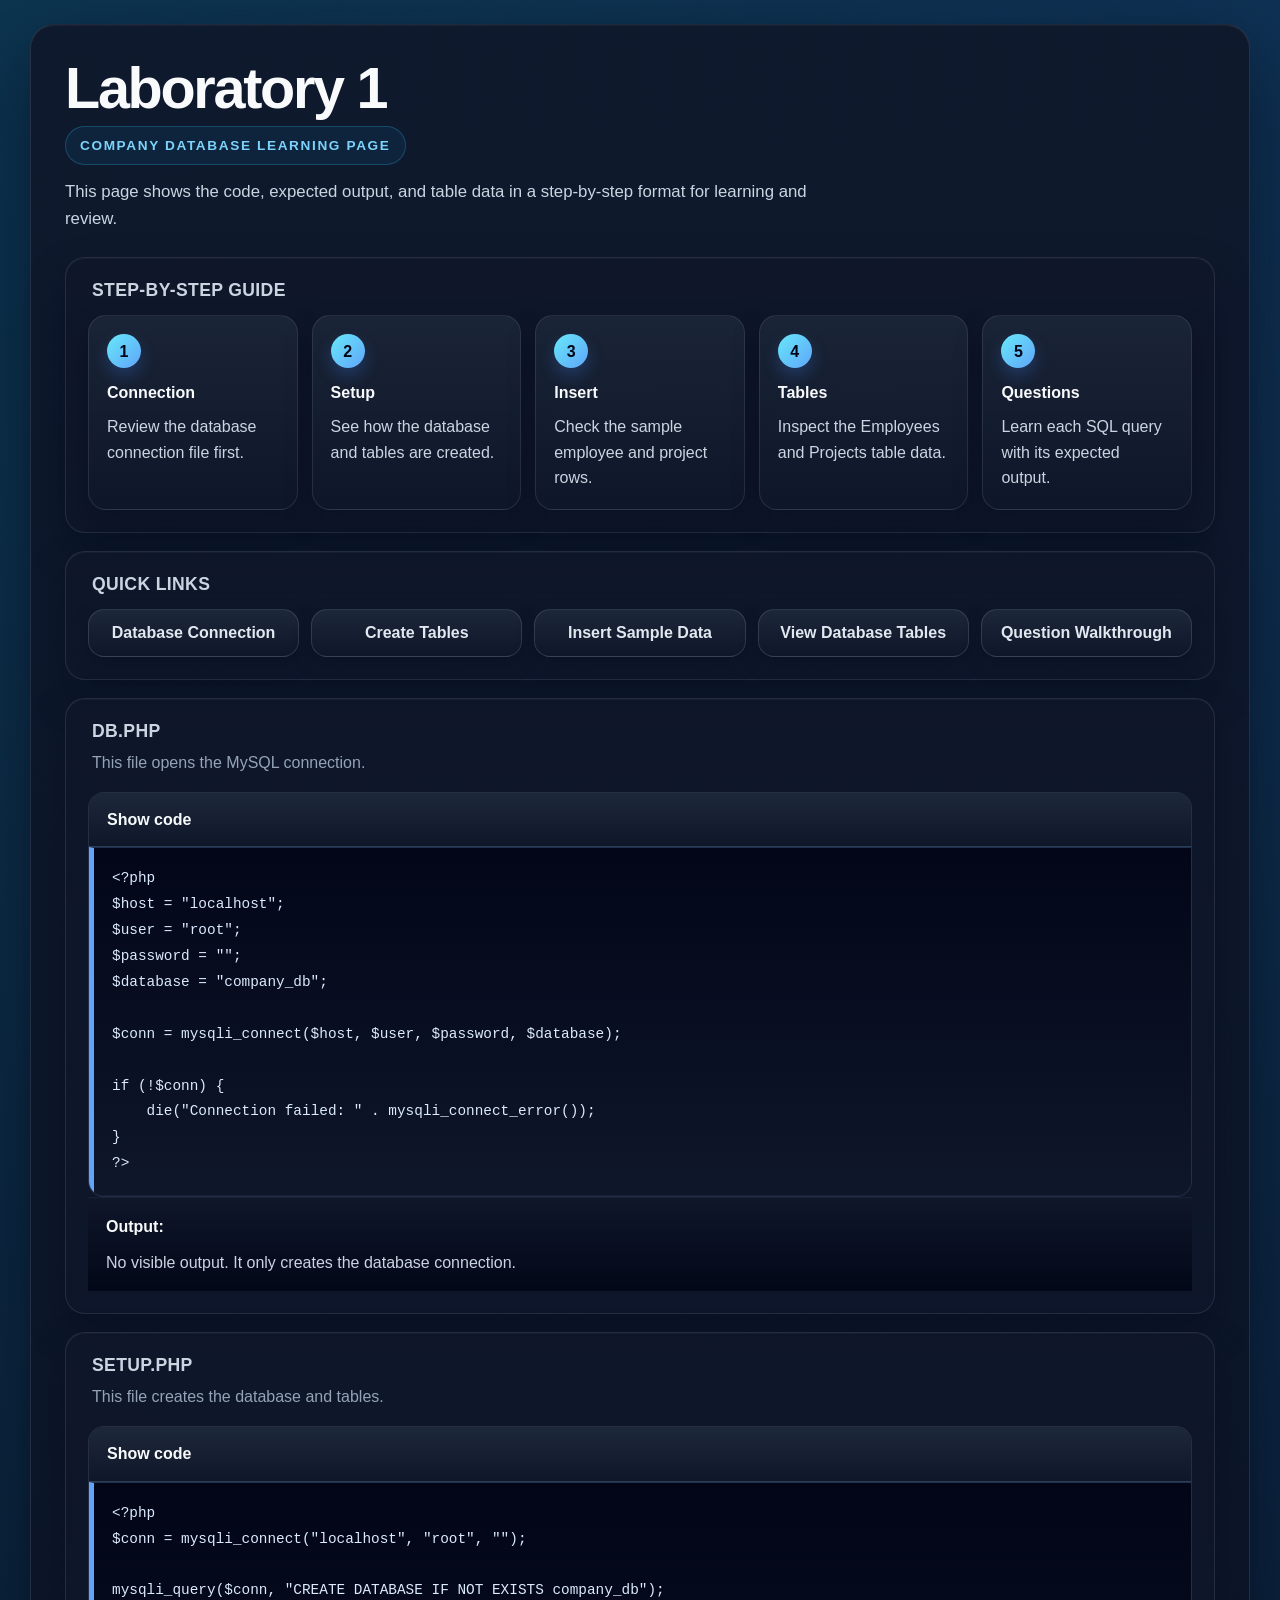
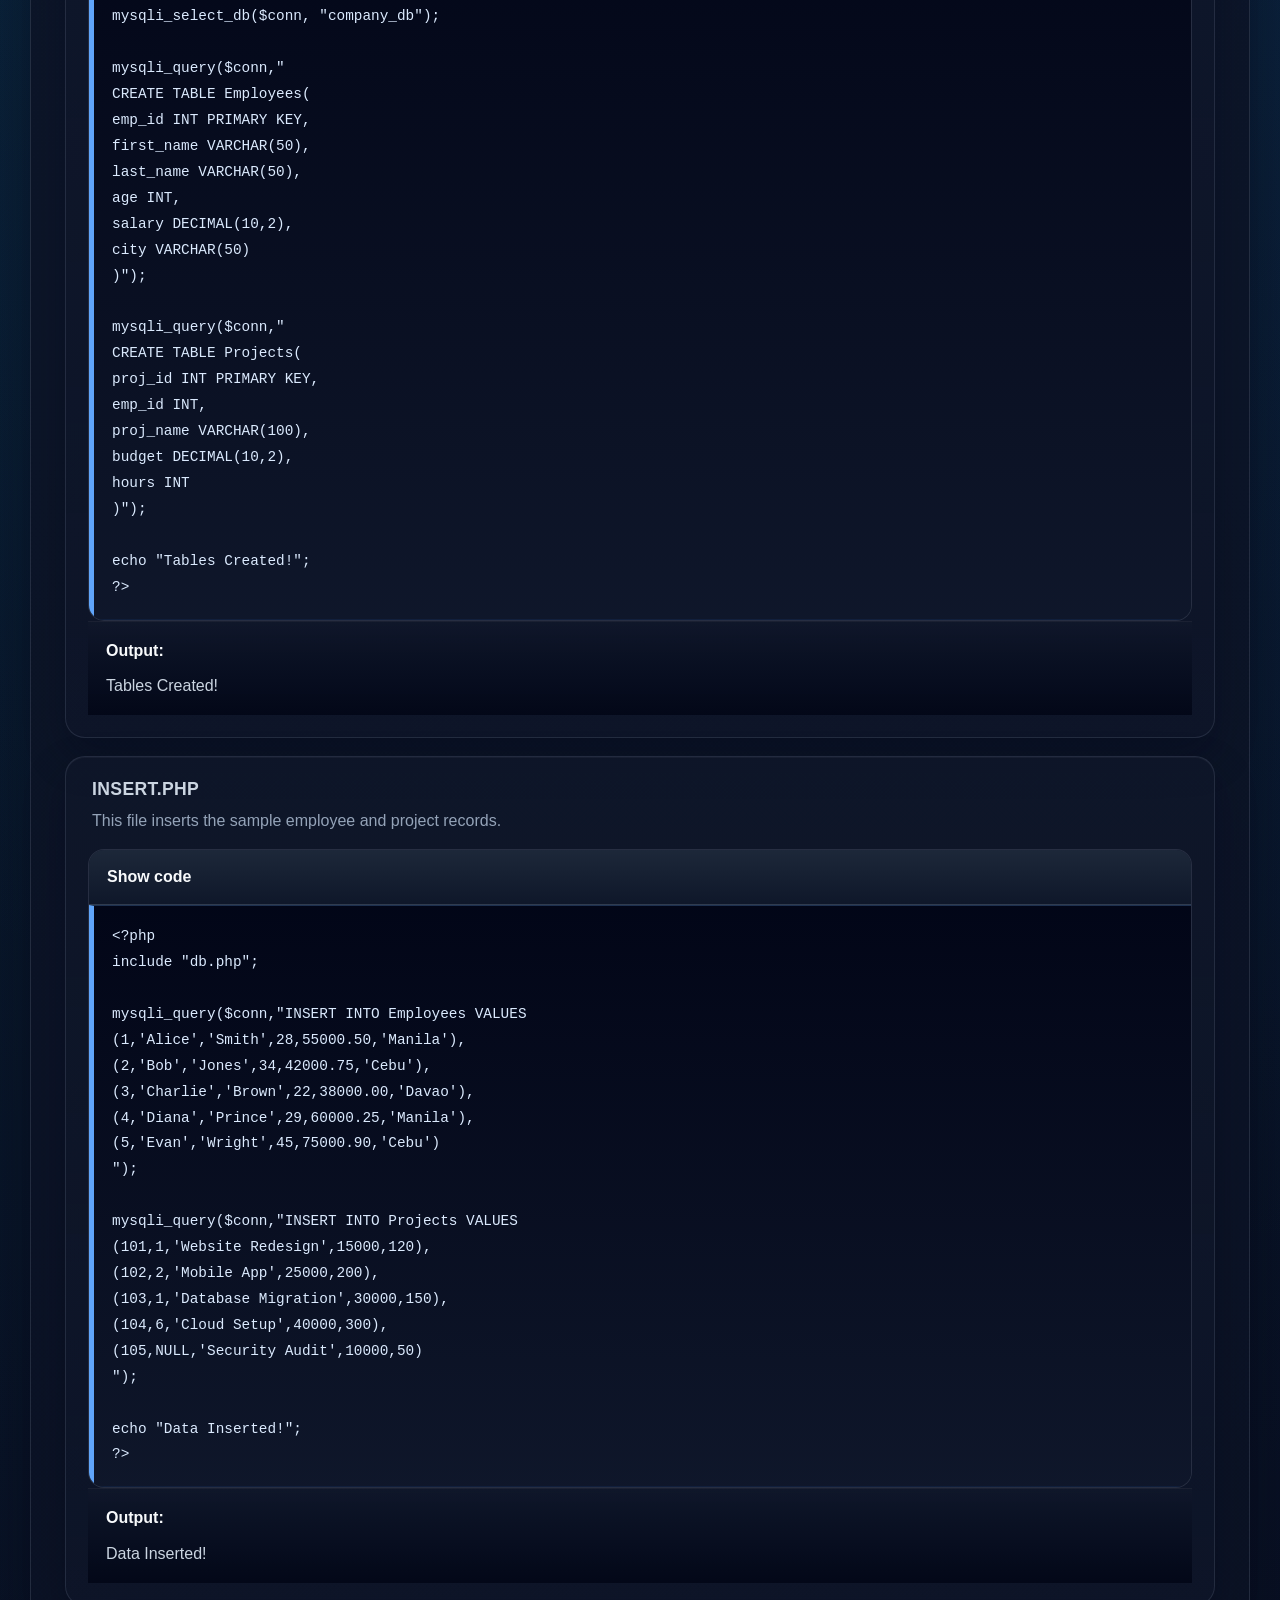
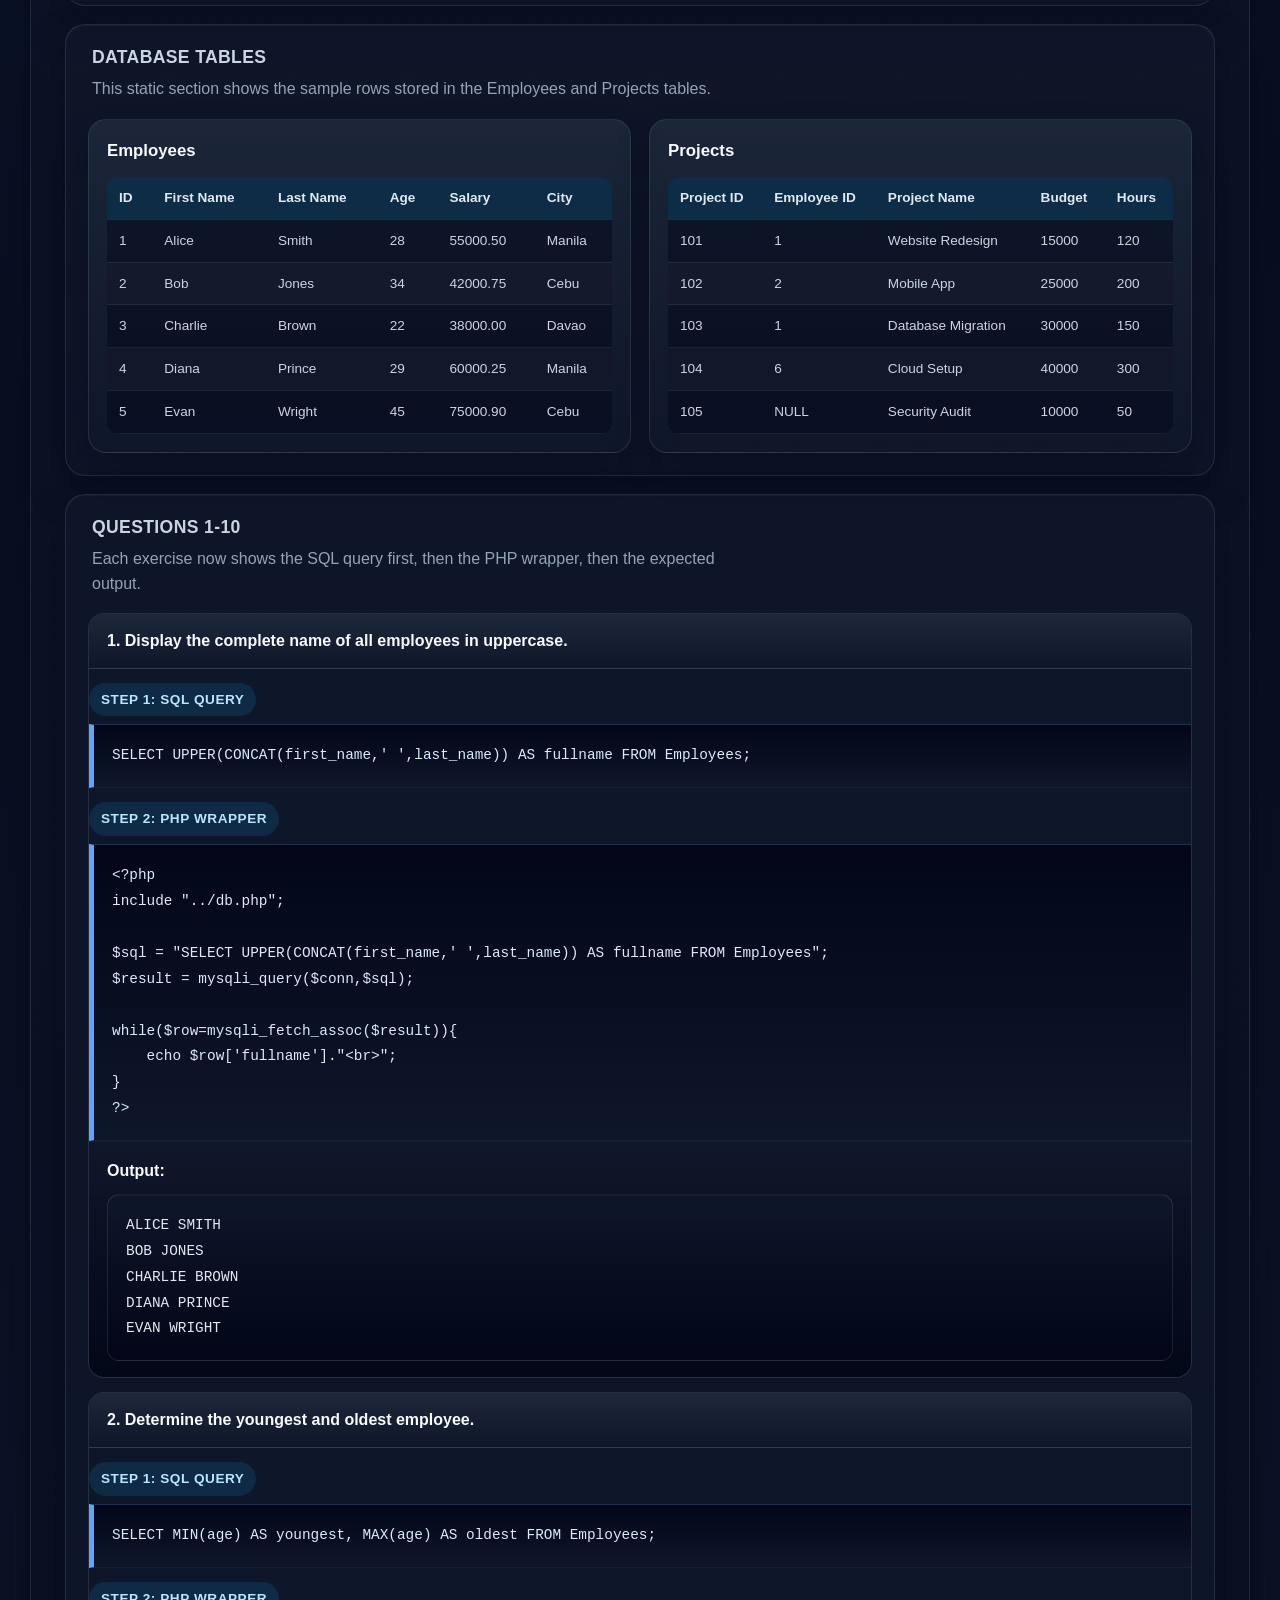
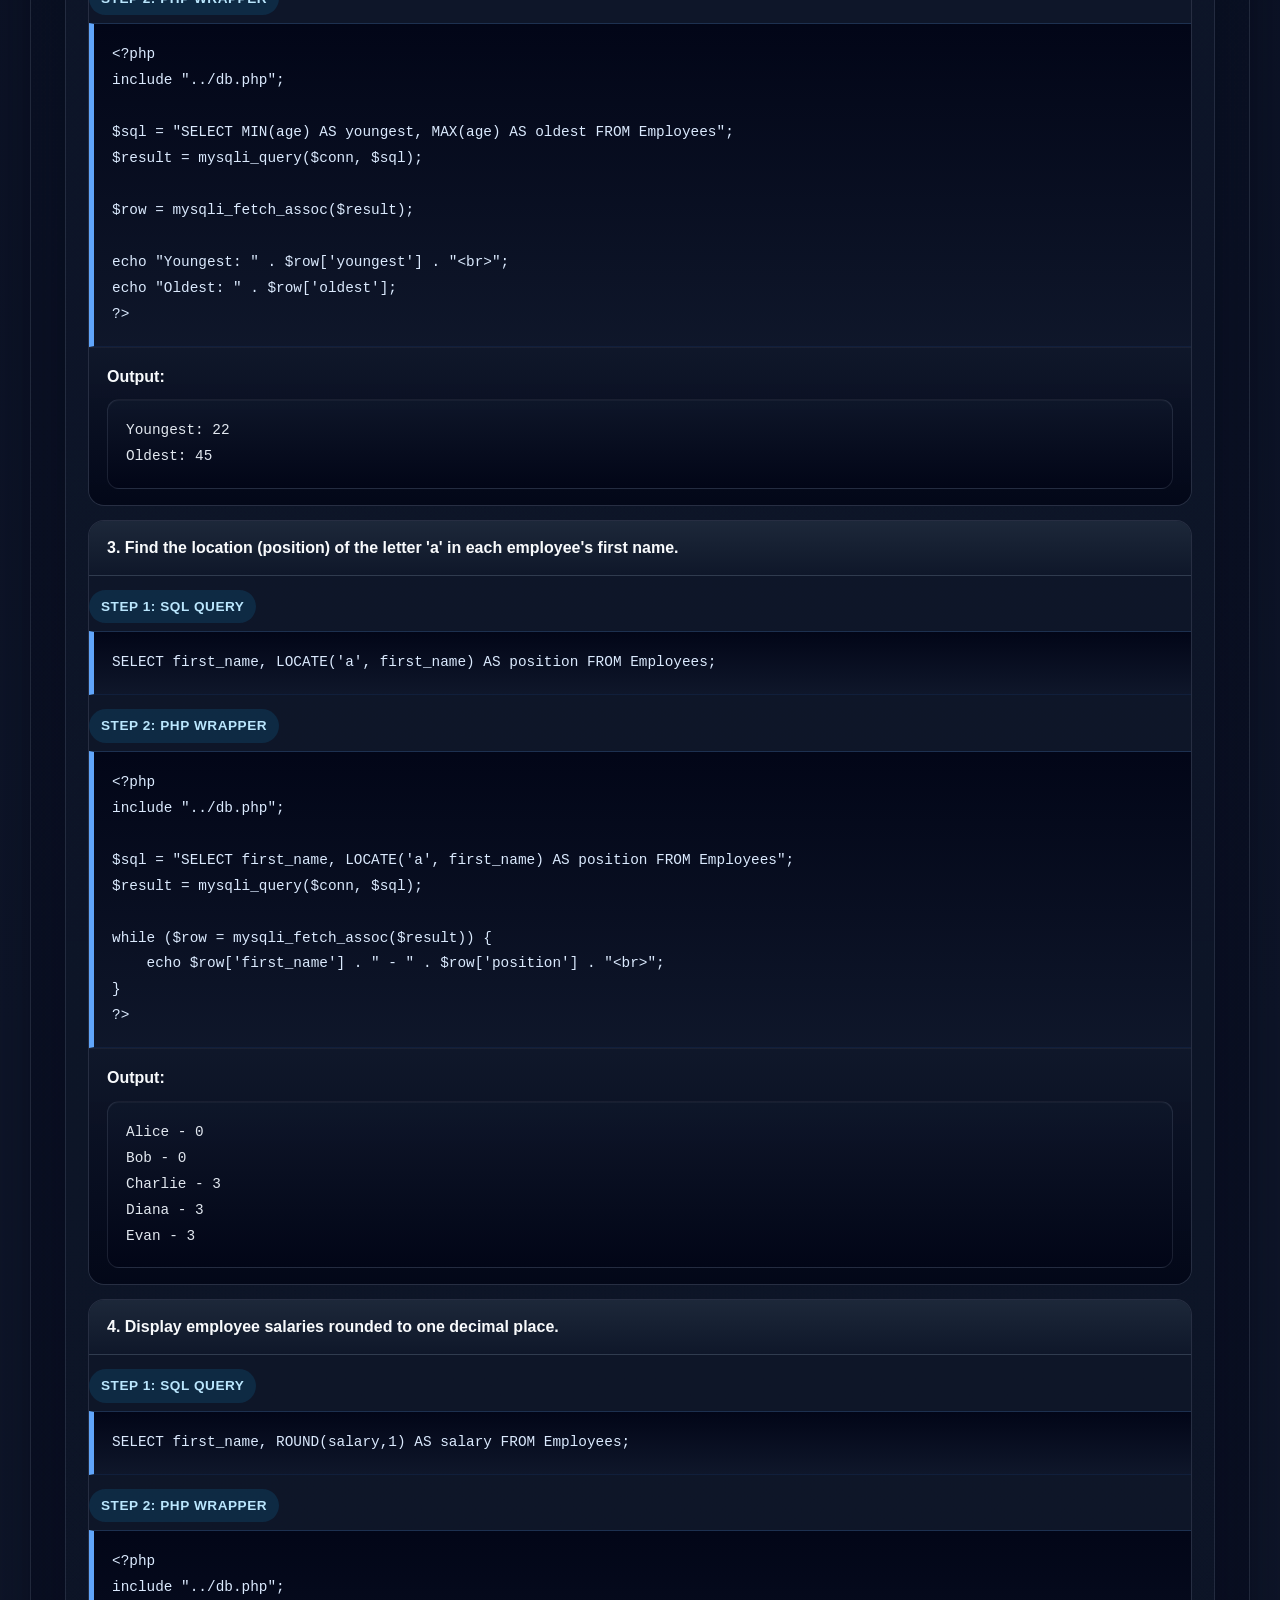
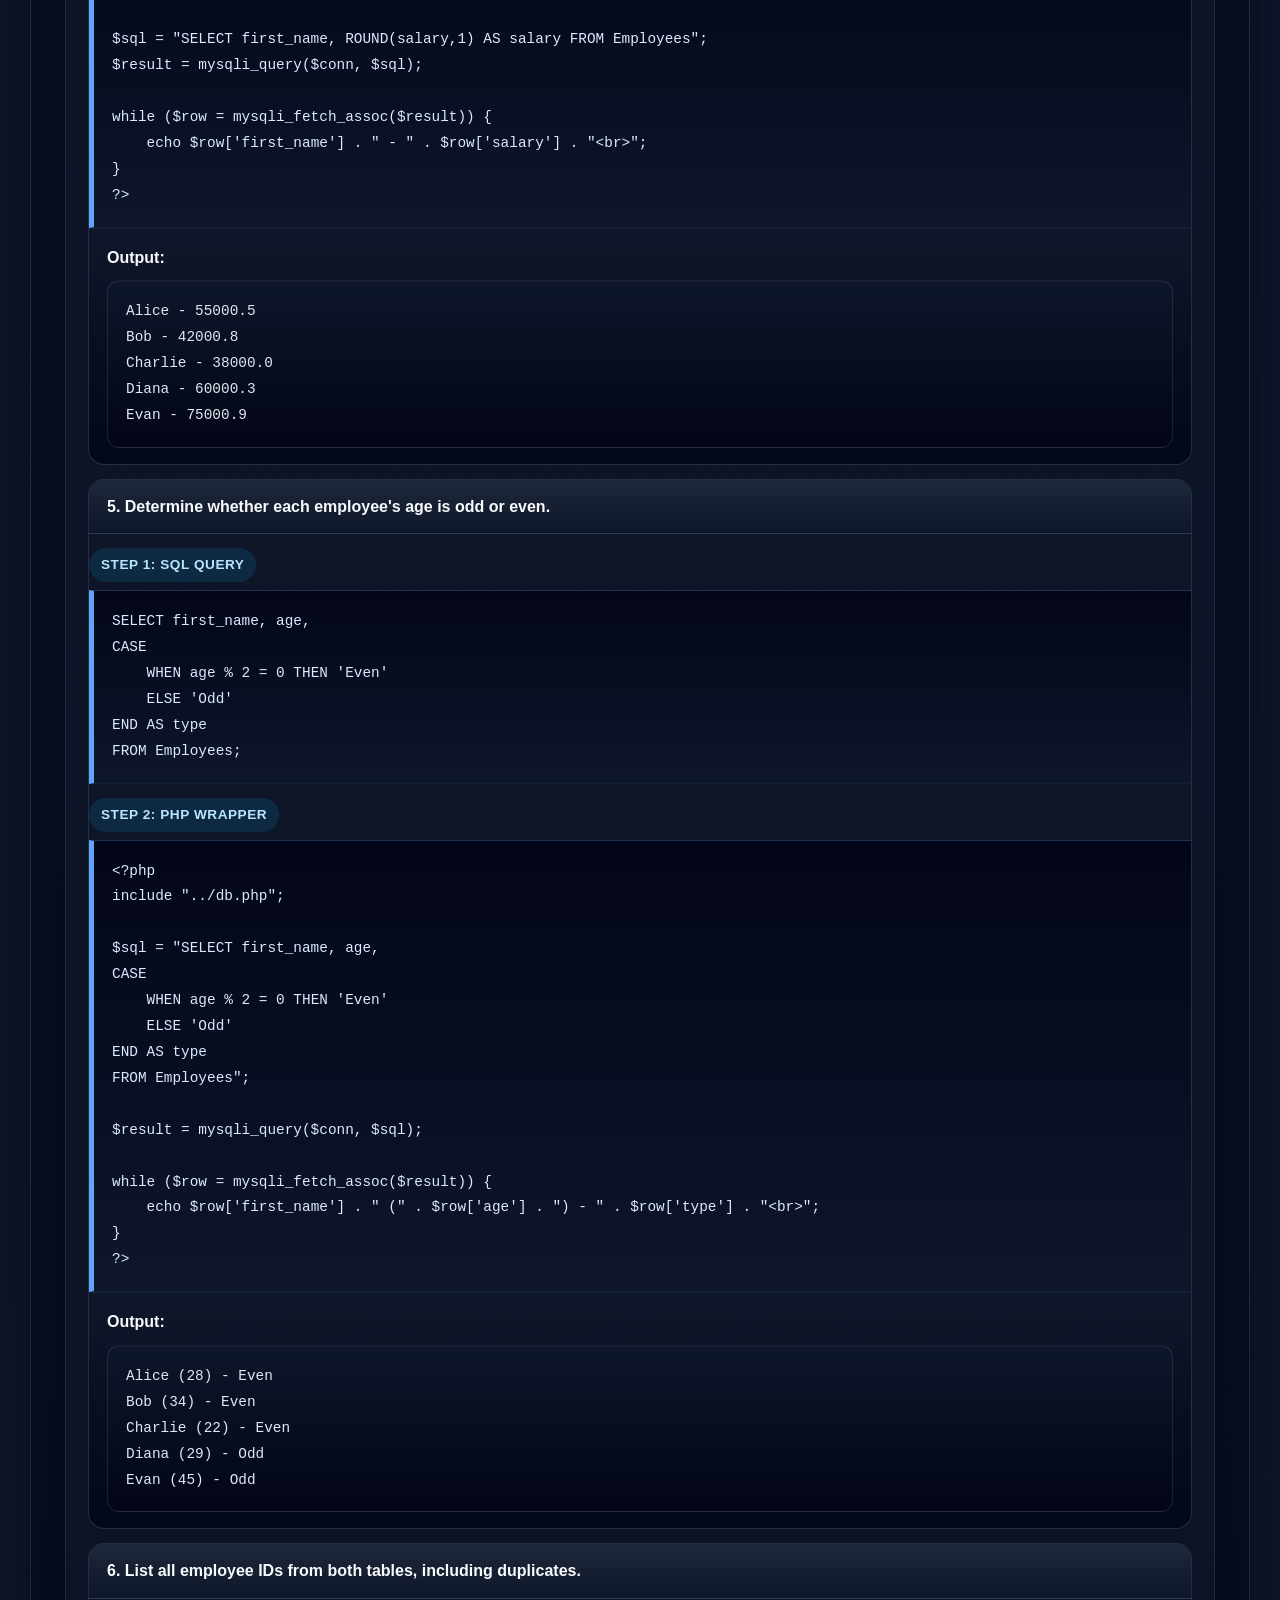
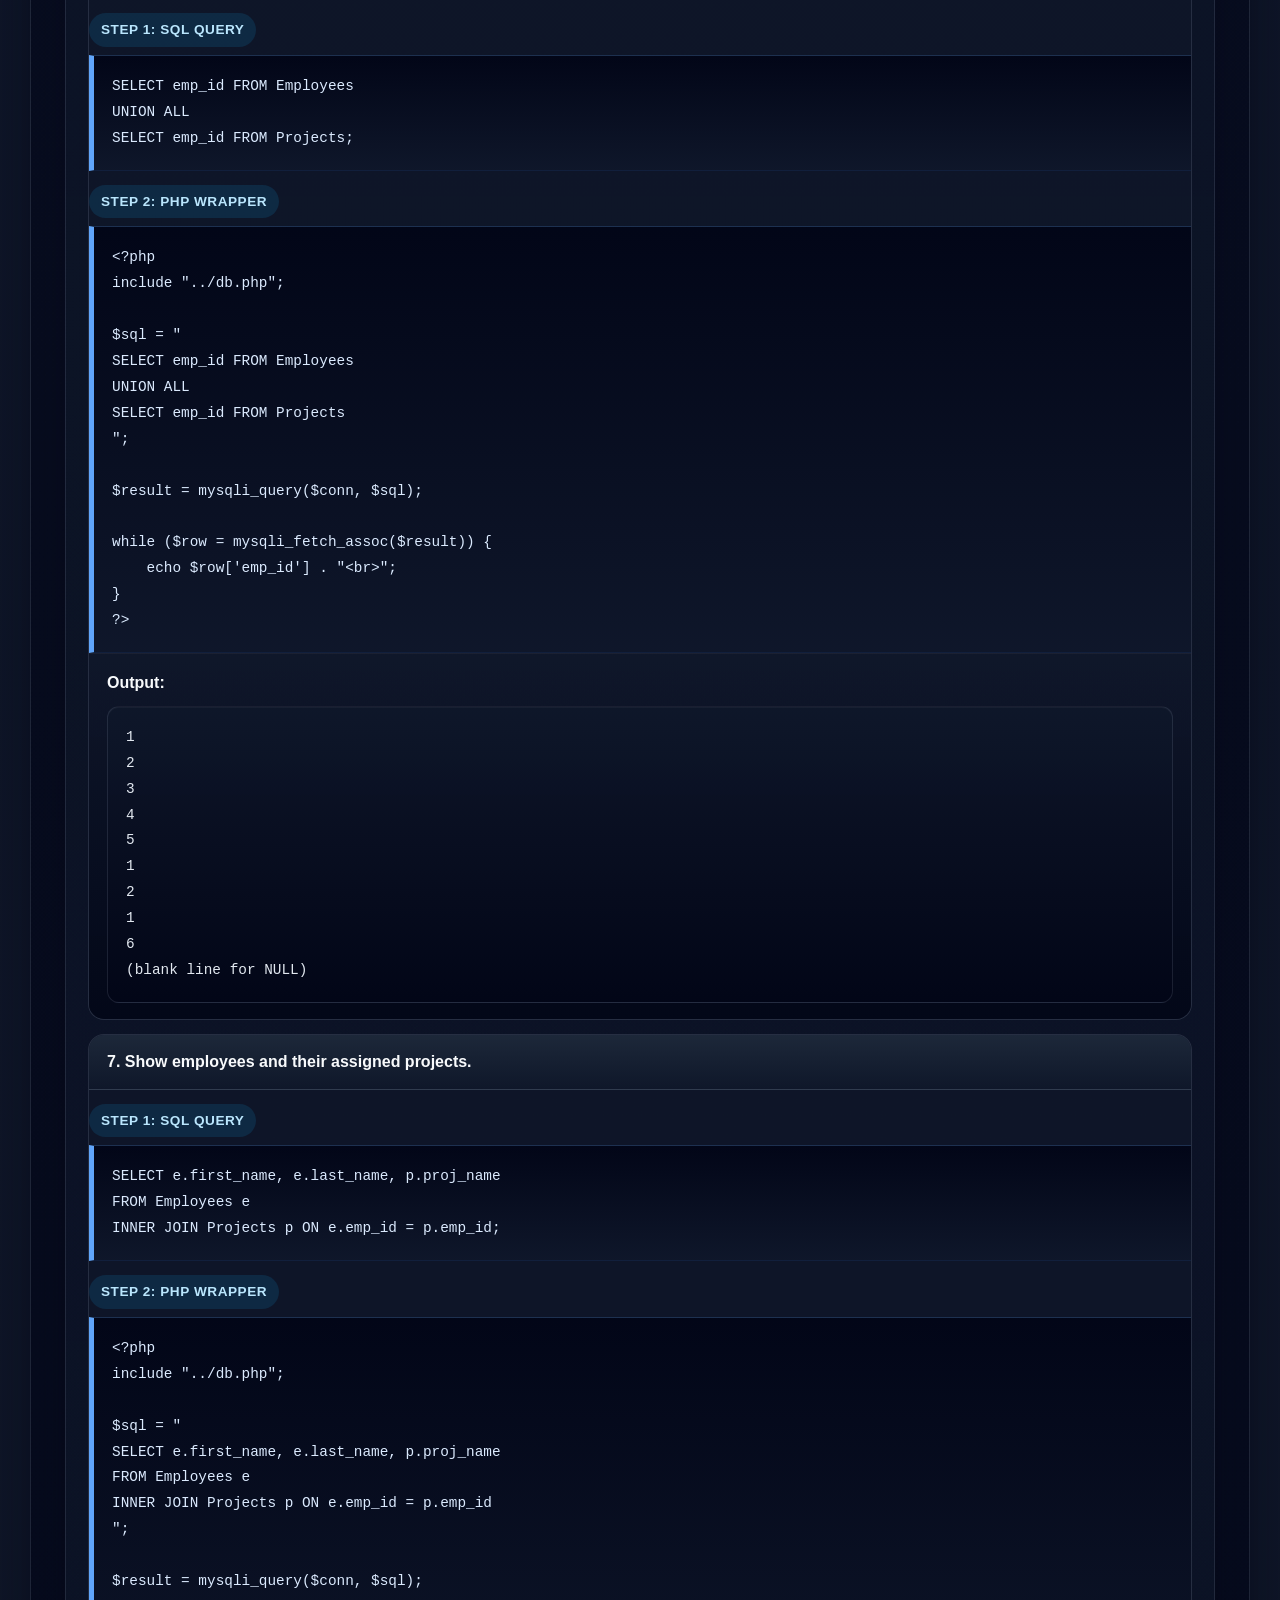
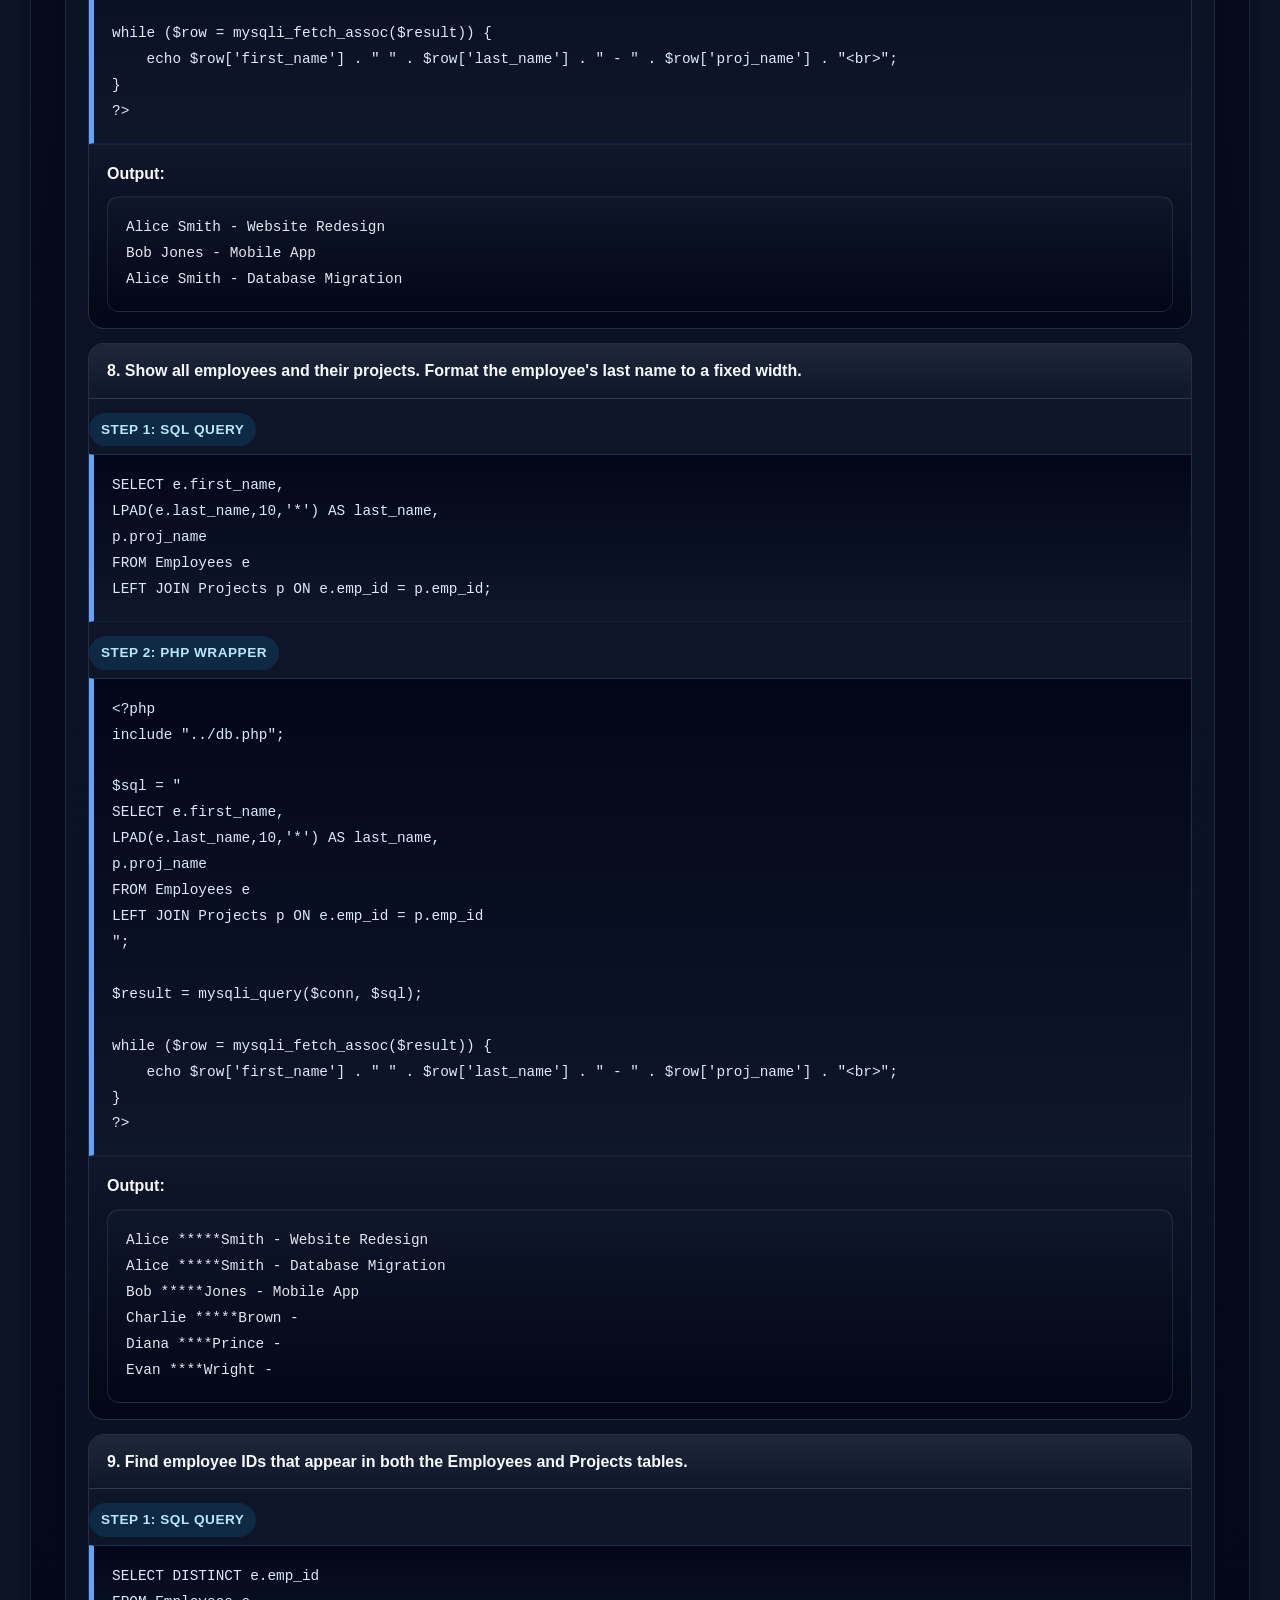
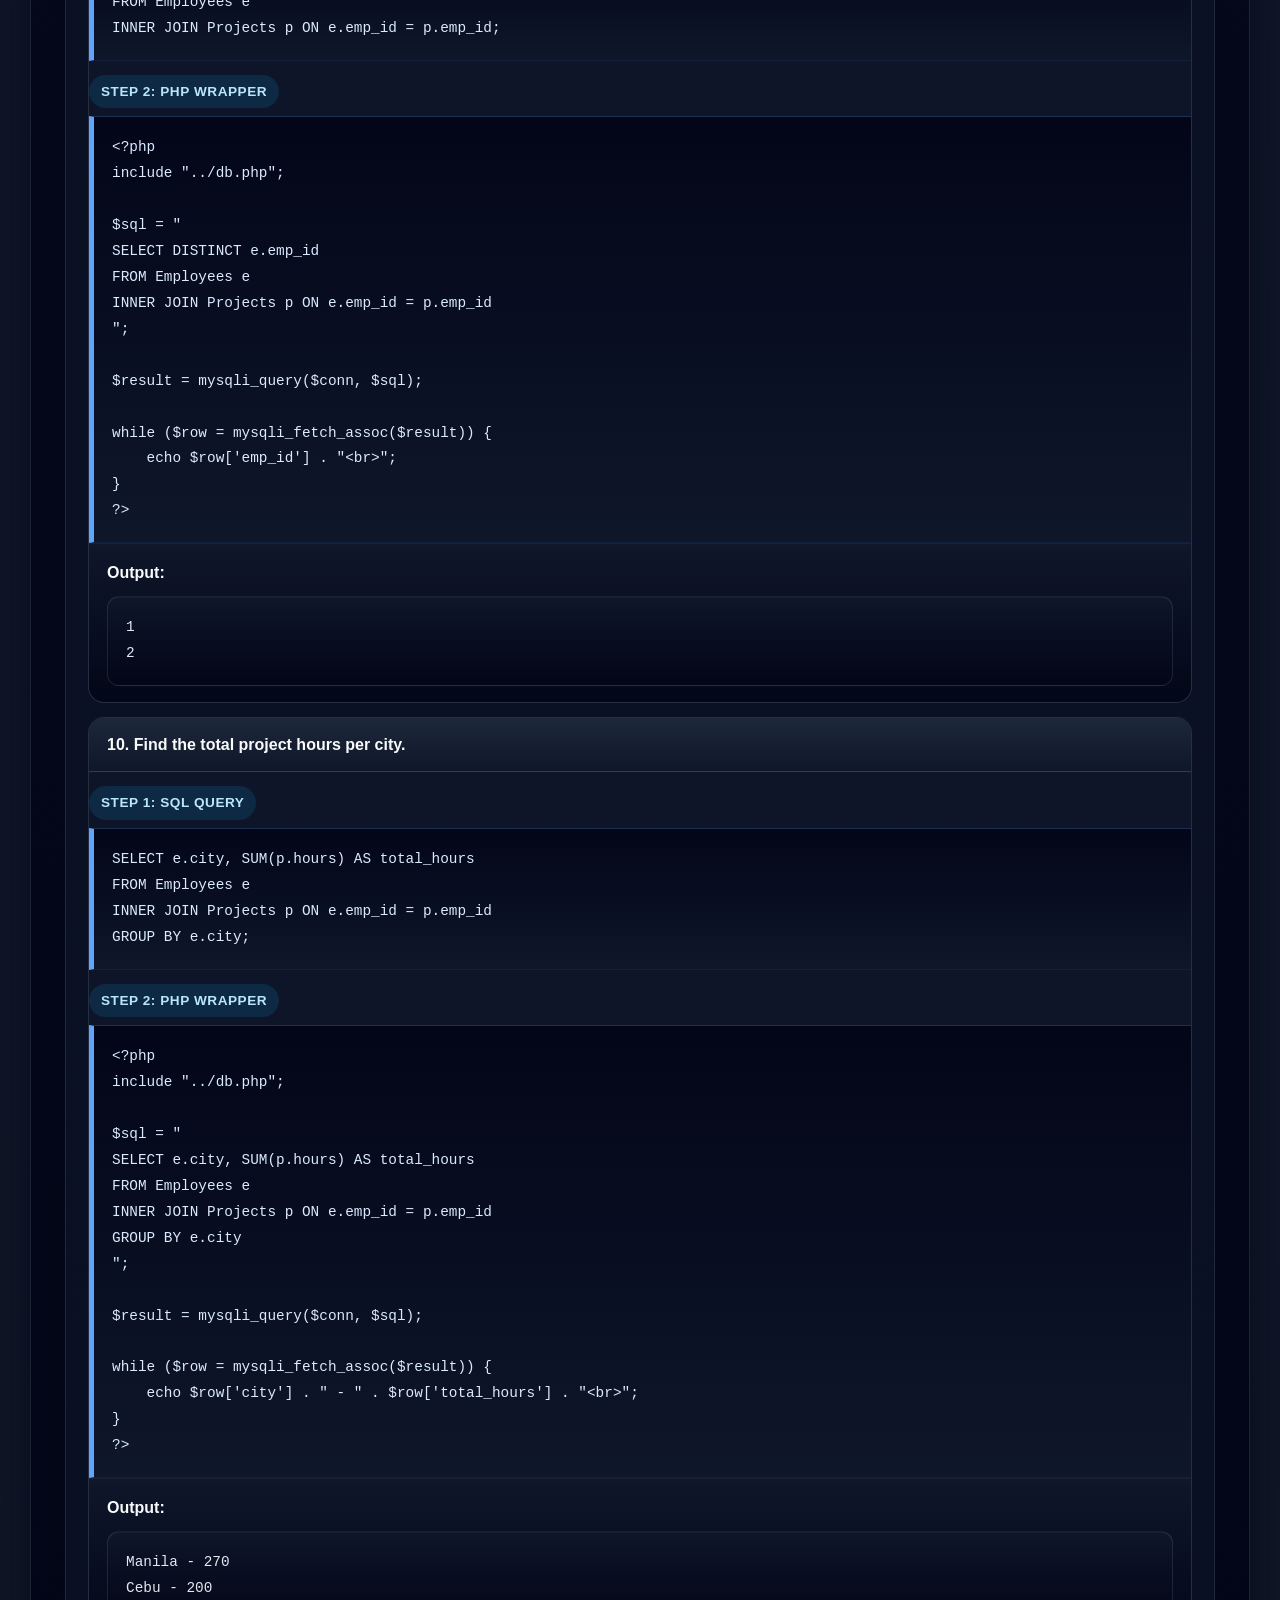
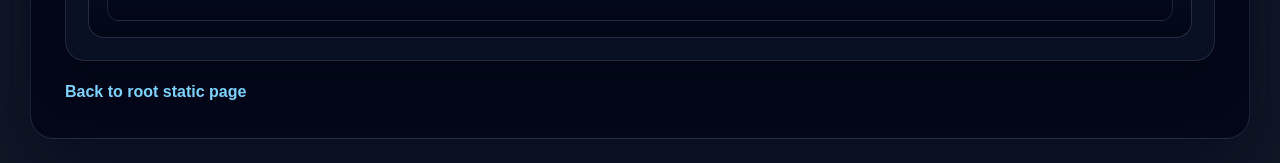
==== index.html @ 2f7e1543 "v1.1" ====
<!DOCTYPE html>
<html lang="en">
<head>
	<meta charset="UTF-8">
	<meta name="viewport" content="width=device-width, initial-scale=1.0">
	<meta http-equiv="refresh" content="0; url=Website/homepage/page.html">
	<title>Laboratory 1 | Redirecting</title>
</head>
<body>
	<p>Redirecting to the main lesson page. If you are not redirected automatically, open <a href="Website/homepage/page.html">Website/homepage/page.html</a>.</p>
</body>
</html>
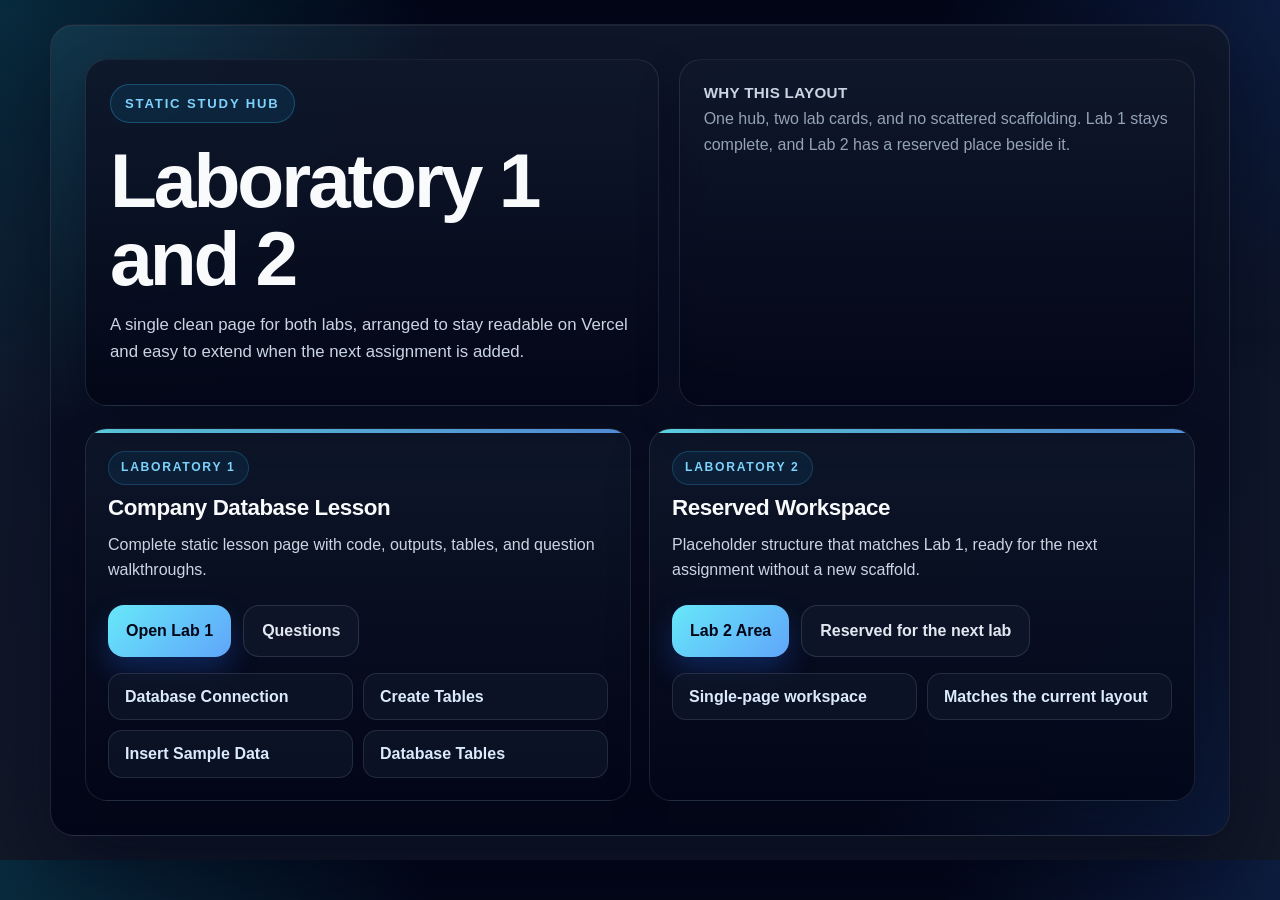
==== commit 65eb76cc: "new" ====
--- a/index.html
+++ b/index.html
@@ -3,10 +3,71 @@
 <head>
 	<meta charset="UTF-8">
 	<meta name="viewport" content="width=device-width, initial-scale=1.0">
-	<meta http-equiv="refresh" content="0; url=Website/homepage/page.html">
-	<title>Laboratory 1 | Redirecting</title>
+	<title>Laboratory 1 + Laboratory 2 | Static Hub</title>
+	<link rel="stylesheet" href="styles.css">
 </head>
 <body>
-	<p>Redirecting to the main lesson page. If you are not redirected automatically, open <a href="Website/homepage/page.html">Website/homepage/page.html</a>.</p>
+	<main class="page landing-page hub-page">
+		<section class="landing-hero hub-hero">
+			<div class="landing-copy">
+				<div class="landing-kicker">Static Study Hub</div>
+				<h1>Laboratory 1 and 2</h1>
+				<p>
+					A single clean page for both labs, arranged to stay readable on Vercel and easy to extend when the next assignment is added.
+				</p>
+			</div>
+
+			<aside class="landing-panel">
+				<div>
+					<h2>Why this layout</h2>
+					<p class="section-note">One hub, two lab cards, and no scattered scaffolding. Lab 1 stays complete, and Lab 2 has a reserved place beside it.</p>
+				</div>
+			</aside>
+		</section>
+
+		<section class="lab-grid" aria-label="Laboratory overview">
+			<article class="lab-card">
+				<div class="lab-card-head">
+					<div>
+						<p class="lab-label">Laboratory 1</p>
+						<h2>Company Database Lesson</h2>
+					</div>
+					<p class="lab-summary">Complete static lesson page with code, outputs, tables, and question walkthroughs.</p>
+				</div>
+
+				<div class="landing-actions">
+					<a class="landing-button primary" href="Website/homepage/page.html">Open Lab 1</a>
+					<a class="landing-button secondary" href="Website/homepage/page.html#questions">Questions</a>
+				</div>
+
+				<div class="landing-links lab-links">
+					<a href="Website/homepage/page.html#db">Database Connection</a>
+					<a href="Website/homepage/page.html#setup">Create Tables</a>
+					<a href="Website/homepage/page.html#insert">Insert Sample Data</a>
+					<a href="Website/homepage/page.html#tables">Database Tables</a>
+				</div>
+			</article>
+
+			<article class="lab-card" id="lab2">
+				<div class="lab-card-head">
+					<div>
+						<p class="lab-label">Laboratory 2</p>
+						<h2>Reserved Workspace</h2>
+					</div>
+					<p class="lab-summary">Placeholder structure that matches Lab 1, ready for the next assignment without a new scaffold.</p>
+				</div>
+
+				<div class="landing-actions">
+					<a class="landing-button primary" href="#lab2">Lab 2 Area</a>
+					<a class="landing-button secondary" href="#lab2">Reserved for the next lab</a>
+				</div>
+
+				<div class="landing-links lab-links">
+					<a href="#lab2">Single-page workspace</a>
+					<a href="#lab2">Matches the current layout</a>
+				</div>
+			</article>
+		</section>
+	</main>
 </body>
 </html>
--- a/styles.css
+++ b/styles.css
@@ -0,0 +1,668 @@
+* {
+	box-sizing: border-box;
+}
+
+body {
+	margin: 0;
+	font-family: Inter, "Segoe UI", Arial, Helvetica, sans-serif;
+	background:
+		radial-gradient(circle at top left, rgba(34, 211, 238, 0.18), transparent 28%),
+		radial-gradient(circle at top right, rgba(59, 130, 246, 0.18), transparent 22%),
+		linear-gradient(180deg, #020617 0%, #0f172a 45%, #111827 100%);
+	color: #e5e7eb;
+	line-height: 1.6;
+}
+
+.page {
+	max-width: 1220px;
+	margin: 24px auto;
+	padding: clamp(22px, 3vw, 34px);
+	background:
+		linear-gradient(180deg, rgba(15, 23, 42, 0.92), rgba(2, 6, 23, 0.92));
+	border: 1px solid rgba(148, 163, 184, 0.18);
+	border-radius: 24px;
+	box-shadow:
+		0 28px 80px rgba(2, 6, 23, 0.55),
+		inset 0 1px 0 rgba(255, 255, 255, 0.06);
+	backdrop-filter: blur(16px);
+}
+
+.landing-page {
+	max-width: 1080px;
+	position: relative;
+	overflow: hidden;
+}
+
+.landing-page::before {
+	content: "";
+	position: absolute;
+	inset: 0;
+	background:
+		radial-gradient(circle at top left, rgba(34, 211, 238, 0.16), transparent 28%),
+		radial-gradient(circle at bottom right, rgba(59, 130, 246, 0.14), transparent 26%);
+	pointer-events: none;
+}
+
+.landing-hero {
+	display: grid;
+	grid-template-columns: 1.2fr 0.8fr;
+	gap: 20px;
+	align-items: stretch;
+	position: relative;
+	z-index: 1;
+}
+
+.hub-hero {
+	grid-template-columns: 1fr 0.9fr;
+	margin-bottom: 22px;
+}
+
+.landing-copy,
+.landing-panel {
+	padding: 24px;
+	border: 1px solid rgba(148, 163, 184, 0.16);
+	border-radius: 22px;
+	background: linear-gradient(180deg, rgba(15, 23, 42, 0.9), rgba(2, 6, 23, 0.88));
+	box-shadow: 0 20px 42px rgba(2, 6, 23, 0.3);
+	backdrop-filter: blur(12px);
+}
+
+.landing-kicker {
+	display: inline-flex;
+	align-items: center;
+	gap: 10px;
+	padding: 8px 14px;
+	border: 1px solid rgba(56, 189, 248, 0.28);
+	border-radius: 999px;
+	background: rgba(14, 165, 233, 0.1);
+	color: #7dd3fc;
+	font-size: 0.82rem;
+	font-weight: 800;
+	letter-spacing: 0.14em;
+	text-transform: uppercase;
+	margin-bottom: 18px;
+}
+
+.landing-copy h1 {
+	margin-bottom: 14px;
+	font-size: clamp(2.8rem, 6vw, 4.8rem);
+}
+
+.landing-copy p {
+	max-width: 60ch;
+	color: #cbd5e1;
+	font-size: 1.05rem;
+}
+
+.landing-actions {
+	display: flex;
+	flex-wrap: wrap;
+	gap: 12px;
+	margin-top: 22px;
+}
+
+.landing-button {
+	display: inline-flex;
+	align-items: center;
+	justify-content: center;
+	min-height: 48px;
+	padding: 12px 18px;
+	border-radius: 16px;
+	text-decoration: none;
+	font-weight: 800;
+	transition: transform 0.2s ease, box-shadow 0.2s ease, border-color 0.2s ease, background 0.2s ease;
+}
+
+.landing-button.primary {
+	color: #020617;
+	background: linear-gradient(135deg, #67e8f9, #60a5fa);
+	box-shadow: 0 14px 28px rgba(37, 99, 235, 0.28);
+}
+
+.landing-button.secondary {
+	color: #e2e8f0;
+	border: 1px solid rgba(148, 163, 184, 0.2);
+	background: rgba(15, 23, 42, 0.85);
+}
+
+.landing-button:hover {
+	transform: translateY(-2px);
+}
+
+.landing-button.primary:hover {
+	box-shadow: 0 18px 34px rgba(37, 99, 235, 0.34);
+}
+
+.landing-panel {
+	display: flex;
+	flex-direction: column;
+	justify-content: space-between;
+	gap: 18px;
+}
+
+.landing-panel h2 {
+	margin-bottom: 10px;
+	font-size: 0.95rem;
+}
+
+.landing-metrics {
+	display: grid;
+	grid-template-columns: repeat(2, minmax(0, 1fr));
+	gap: 12px;
+}
+
+.landing-metric {
+	padding: 14px;
+	border: 1px solid rgba(148, 163, 184, 0.14);
+	border-radius: 16px;
+	background: rgba(15, 23, 42, 0.72);
+}
+
+.landing-metric strong {
+	display: block;
+	margin-bottom: 6px;
+	font-size: 1.05rem;
+	color: #f8fafc;
+}
+
+.landing-metric span {
+	color: #94a3b8;
+	font-size: 0.88rem;
+}
+
+.landing-note {
+	padding: 14px 16px;
+	border-radius: 16px;
+	border: 1px solid rgba(56, 189, 248, 0.2);
+	background: rgba(14, 165, 233, 0.08);
+	color: #cbd5e1;
+	font-size: 0.95rem;
+}
+
+.landing-links {
+	display: grid;
+	grid-template-columns: repeat(2, minmax(0, 1fr));
+	gap: 10px;
+	margin-top: 18px;
+}
+
+.landing-links a {
+	display: inline-flex;
+	align-items: center;
+	justify-content: center;
+	min-height: 44px;
+	padding: 10px 14px;
+	border-radius: 14px;
+	border: 1px solid rgba(148, 163, 184, 0.18);
+	background: rgba(15, 23, 42, 0.72);
+	color: #dbeafe;
+	text-decoration: none;
+	font-weight: 700;
+	transition: transform 0.2s ease, border-color 0.2s ease, background 0.2s ease;
+}
+
+.landing-links a:hover {
+	transform: translateY(-2px);
+	border-color: rgba(96, 165, 250, 0.38);
+	background: rgba(15, 23, 42, 0.95);
+}
+
+.hub-page {
+	max-width: 1180px;
+}
+
+.lab-grid {
+	display: grid;
+	grid-template-columns: repeat(2, minmax(0, 1fr));
+	gap: 18px;
+}
+
+.lab-card {
+	padding: 22px;
+	border: 1px solid rgba(148, 163, 184, 0.16);
+	border-radius: 22px;
+	background: linear-gradient(180deg, rgba(15, 23, 42, 0.9), rgba(2, 6, 23, 0.9));
+	box-shadow: 0 20px 42px rgba(2, 6, 23, 0.28);
+	backdrop-filter: blur(12px);
+	position: relative;
+	overflow: hidden;
+}
+
+.lab-card::before {
+	content: "";
+	position: absolute;
+	inset: 0 0 auto;
+	height: 4px;
+	background: linear-gradient(90deg, rgba(103, 232, 249, 0.95), rgba(96, 165, 250, 0.95));
+}
+
+.lab-card-head {
+	display: grid;
+	gap: 10px;
+	margin-bottom: 18px;
+}
+
+.lab-label {
+	display: inline-flex;
+	align-items: center;
+	width: fit-content;
+	margin: 0 0 10px;
+	padding: 6px 12px;
+	border-radius: 999px;
+	border: 1px solid rgba(56, 189, 248, 0.22);
+	background: rgba(14, 165, 233, 0.08);
+	color: #7dd3fc;
+	font-size: 0.76rem;
+	font-weight: 800;
+	letter-spacing: 0.14em;
+	text-transform: uppercase;
+}
+
+.lab-card h2 {
+	margin: 0;
+	text-transform: none;
+	font-size: 1.4rem;
+	letter-spacing: -0.02em;
+	color: #f8fafc;
+}
+
+.lab-summary {
+	margin: 0;
+	color: #cbd5e1;
+	max-width: 56ch;
+}
+
+.lab-links {
+	margin-top: 16px;
+}
+
+.lab-links a {
+	justify-content: flex-start;
+	padding-inline: 16px;
+	min-height: 46px;
+	font-weight: 700;
+}
+
+h1 {
+	margin-top: 0;
+	margin-bottom: 8px;
+	font-size: clamp(2.4rem, 5vw, 3.6rem);
+	line-height: 1.02;
+	letter-spacing: -0.04em;
+	color: #f8fafc;
+}
+
+h2 {
+	margin: 0 0 14px;
+	font-size: 1.1rem;
+	line-height: 1.2;
+	letter-spacing: 0.02em;
+	text-transform: uppercase;
+	color: #cbd5e1;
+}
+
+p {
+	margin: 0 0 16px;
+}
+
+.page > p:first-of-type {
+	display: inline-flex;
+	align-items: center;
+	gap: 10px;
+	padding: 8px 14px;
+	border: 1px solid rgba(56, 189, 248, 0.25);
+	border-radius: 999px;
+	font-size: 0.85rem;
+	font-weight: 800;
+	letter-spacing: 0.12em;
+	text-transform: uppercase;
+	color: #7dd3fc;
+	background: rgba(14, 165, 233, 0.08);
+	margin-bottom: 14px;
+}
+
+.page > p:nth-of-type(2) {
+	max-width: 80ch;
+	color: #cbd5e1;
+	font-size: 1.05rem;
+	margin-bottom: 24px;
+}
+
+.section-note {
+	color: #94a3b8;
+	margin-top: -6px;
+	max-width: 70ch;
+}
+
+.section {
+	margin-top: 22px;
+	padding: 22px;
+	border: 1px solid rgba(148, 163, 184, 0.16);
+	border-radius: 20px;
+	background:
+		linear-gradient(180deg, rgba(15, 23, 42, 0.84), rgba(15, 23, 42, 0.62));
+	box-shadow:
+		0 18px 40px rgba(2, 6, 23, 0.28),
+		inset 0 1px 0 rgba(255, 255, 255, 0.04);
+}
+
+.links {
+	display: grid;
+	grid-template-columns: repeat(auto-fit, minmax(190px, 1fr));
+	gap: 12px;
+	margin: 14px 0 0;
+}
+
+.links a {
+	display: inline-flex;
+	align-items: center;
+	justify-content: center;
+	min-height: 48px;
+	padding: 10px 16px;
+	border: 1px solid rgba(148, 163, 184, 0.22);
+	border-radius: 16px;
+	text-decoration: none;
+	color: #e2e8f0;
+	background:
+		linear-gradient(180deg, rgba(30, 41, 59, 0.96), rgba(15, 23, 42, 0.96));
+	font-weight: 700;
+	box-shadow: 0 8px 20px rgba(2, 6, 23, 0.22);
+	transition: transform 0.2s ease, border-color 0.2s ease, box-shadow 0.2s ease, background 0.2s ease;
+}
+
+.links a:hover {
+	transform: translateY(-2px);
+	border-color: rgba(56, 189, 248, 0.48);
+	box-shadow: 0 14px 28px rgba(2, 6, 23, 0.34);
+	background:
+		linear-gradient(180deg, rgba(30, 41, 59, 1), rgba(15, 23, 42, 1));
+}
+
+.hero-section {
+	background:
+		linear-gradient(180deg, rgba(15, 23, 42, 0.92), rgba(15, 23, 42, 0.78));
+}
+
+.step-grid {
+	display: grid;
+	grid-template-columns: repeat(auto-fit, minmax(190px, 1fr));
+	gap: 14px;
+	margin-top: 14px;
+}
+
+.step-card {
+	padding: 18px;
+	border: 1px solid rgba(148, 163, 184, 0.16);
+	border-radius: 18px;
+	background:
+		linear-gradient(180deg, rgba(30, 41, 59, 0.78), rgba(15, 23, 42, 0.8));
+	box-shadow: 0 14px 28px rgba(2, 6, 23, 0.28);
+}
+
+.step-number {
+	display: inline-flex;
+	align-items: center;
+	justify-content: center;
+	width: 34px;
+	height: 34px;
+	border-radius: 50%;
+	margin-bottom: 12px;
+	font-weight: 700;
+	color: #020617;
+	background: linear-gradient(135deg, #67e8f9, #60a5fa);
+	box-shadow: 0 8px 16px rgba(59, 130, 246, 0.25);
+}
+
+.step-card h3 {
+	margin: 0 0 8px;
+	font-size: 1rem;
+	color: #f8fafc;
+}
+
+.step-card p {
+	margin: 0;
+	color: #cbd5e1;
+}
+
+.code-label {
+	display: inline-flex;
+	align-items: center;
+	gap: 8px;
+	margin-top: 14px;
+	margin-bottom: 8px;
+	padding: 6px 12px;
+	border-radius: 999px;
+	background: rgba(14, 165, 233, 0.14);
+	color: #bae6fd;
+	font-size: 0.85rem;
+	font-weight: 700;
+	text-transform: uppercase;
+	letter-spacing: 0.04em;
+}
+
+.sql-block {
+	border-left-color: #22c55e;
+	background: linear-gradient(180deg, #052e16 0%, #0b1220 100%);
+}
+
+.php-block {
+	border-left-color: #f59e0b;
+	background: linear-gradient(180deg, #111827 0%, #0b1220 100%);
+}
+
+details {
+	margin-top: 14px;
+	border: 1px solid rgba(148, 163, 184, 0.18);
+	border-radius: 16px;
+	background: rgba(15, 23, 42, 0.9);
+	overflow: hidden;
+}
+
+summary {
+	padding: 14px 18px;
+	font-weight: 700;
+	cursor: pointer;
+	background: linear-gradient(180deg, rgba(30, 41, 59, 0.92), rgba(15, 23, 42, 0.92));
+	list-style: none;
+	border-bottom: 1px solid rgba(148, 163, 184, 0.16);
+	color: #f8fafc;
+}
+
+summary:hover {
+	background: linear-gradient(180deg, rgba(37, 99, 235, 0.20), rgba(15, 23, 42, 0.95));
+}
+
+details > *:not(summary) {
+	padding-left: 16px;
+	padding-right: 16px;
+}
+
+summary::-webkit-details-marker {
+	display: none;
+}
+
+.code-block,
+.output-block {
+	margin: 0;
+	padding: 18px;
+	overflow-x: auto;
+	white-space: pre-wrap;
+	overflow-wrap: anywhere;
+	word-break: break-word;
+	font-family: Consolas, "Courier New", monospace;
+	font-size: 0.9rem;
+	line-height: 1.8;
+	tab-size: 4;
+	font-variant-ligatures: none;
+}
+
+.code-block {
+	background:
+		linear-gradient(180deg, rgba(2, 6, 23, 0.98), rgba(15, 23, 42, 0.98));
+	color: #dbeafe;
+	border-top: 1px solid rgba(96, 165, 250, 0.18);
+	border-bottom: 1px solid rgba(96, 165, 250, 0.16);
+	border-left: 5px solid #60a5fa;
+}
+
+.output-box {
+	padding: 16px 18px;
+	border-top: 1px solid rgba(148, 163, 184, 0.16);
+	background: linear-gradient(180deg, rgba(15, 23, 42, 0.88), rgba(2, 6, 23, 0.92));
+}
+
+.output-box strong {
+	display: block;
+	margin-bottom: 10px;
+	color: #f8fafc;
+}
+
+.output-box p {
+	margin-bottom: 0;
+	color: #cbd5e1;
+}
+
+.output-block {
+	background: linear-gradient(180deg, rgba(15, 23, 42, 0.94), rgba(2, 6, 23, 0.96));
+	color: #e2e8f0;
+	border: 1px solid rgba(148, 163, 184, 0.16);
+	border-radius: 12px;
+	box-shadow: inset 0 1px 0 rgba(255, 255, 255, 0.04);
+}
+
+.table-layout {
+	display: grid;
+	grid-template-columns: repeat(2, minmax(0, 1fr));
+	gap: 18px;
+	margin-top: 18px;
+}
+
+.table-card {
+	padding: 18px;
+	border: 1px solid rgba(148, 163, 184, 0.16);
+	border-radius: 18px;
+	background: linear-gradient(180deg, rgba(30, 41, 59, 0.86), rgba(15, 23, 42, 0.9));
+	box-shadow: 0 16px 32px rgba(2, 6, 23, 0.28);
+}
+
+.table-card h3 {
+	margin-top: 0;
+	margin-bottom: 12px;
+	font-size: 1.05rem;
+	color: #f8fafc;
+}
+
+table {
+	width: 100%;
+	border-collapse: collapse;
+	font-size: 0.9rem;
+	overflow: hidden;
+	border-radius: 12px;
+	background: rgba(2, 6, 23, 0.45);
+}
+
+thead th {
+	position: sticky;
+	top: 0;
+	background: rgba(14, 165, 233, 0.16);
+	color: #e2e8f0;
+	text-align: left;
+	padding: 10px 12px;
+	border-bottom: 1px solid rgba(148, 163, 184, 0.16);
+}
+
+tbody td {
+	padding: 10px 12px;
+	border-bottom: 1px solid rgba(148, 163, 184, 0.12);
+	color: #cbd5e1;
+}
+
+tbody tr:nth-child(even) td {
+	background: rgba(255, 255, 255, 0.03);
+}
+
+.table-card table {
+	min-width: 100%;
+}
+
+.table-card .table-note {
+	margin-top: 10px;
+	font-size: 0.88rem;
+	color: #94a3b8;
+}
+
+.table-card table th,
+.table-card table td {
+	font-size: 0.85rem;
+}
+
+.table-card table thead th {
+	position: static;
+}
+
+.code-block code,
+.output-block code {
+	display: block;
+	white-space: inherit;
+}
+
+.section + .section {
+	margin-top: 18px;
+}
+
+.section h2,
+.section .section-note {
+	margin-left: 4px;
+}
+
+.back-link {
+	display: inline-block;
+	margin-top: 18px;
+	text-decoration: none;
+	font-weight: 700;
+	color: #7dd3fc;
+}
+
+.back-link:hover {
+	text-decoration: underline;
+}
+
+@media (max-width: 640px) {
+	.page {
+		margin: 0;
+		border-radius: 0;
+		padding: 18px;
+	}
+
+	.hub-hero,
+	.lab-grid {
+		grid-template-columns: 1fr;
+	}
+
+	.landing-hero {
+		grid-template-columns: 1fr;
+	}
+
+	.landing-metrics,
+	.landing-links {
+		grid-template-columns: 1fr;
+	}
+
+	.section {
+		padding: 16px;
+	}
+
+	.table-layout {
+		grid-template-columns: 1fr;
+	}
+
+	.links a {
+		width: 100%;
+		justify-content: center;
+	}
+
+	.step-grid,
+	.table-layout {
+		grid-template-columns: 1fr;
+	}
+}
